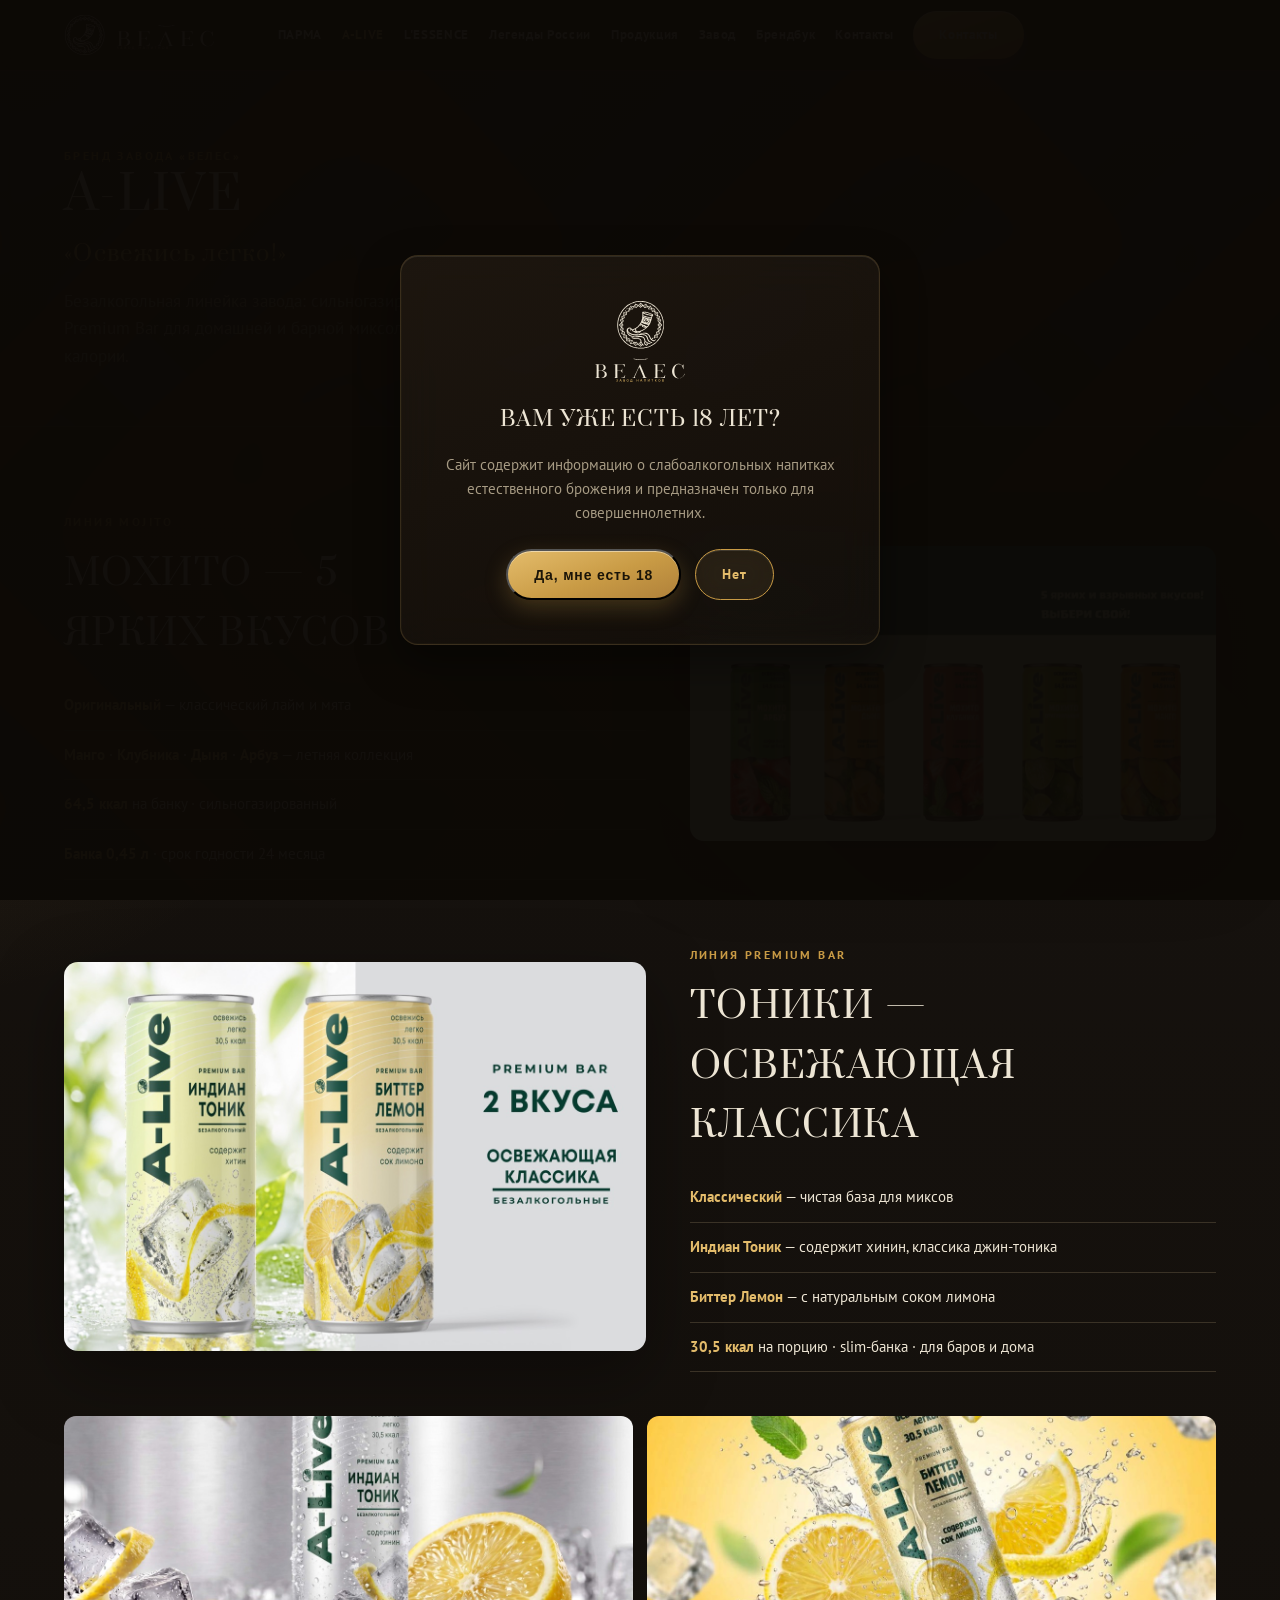
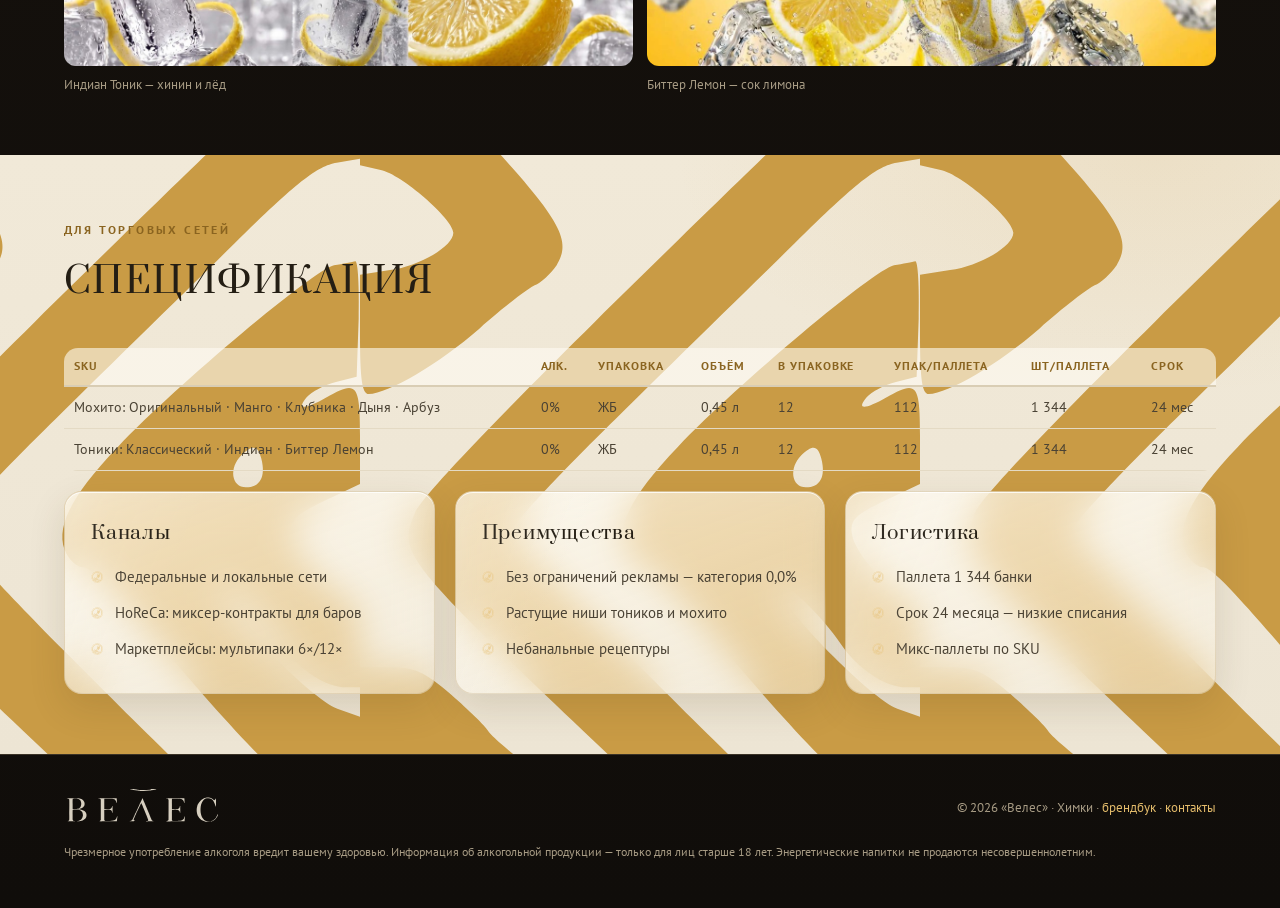
==== a-live.html @ f659aff2 "veles: мультистраничник — бренды ПАРМА/A-Live/L'ESSENCE с фото из каталога, слайдер, 10 языков, liqu" ====
<!doctype html>
<html lang="ru">
<head>
<meta charset="utf-8">
<meta name="viewport" content="width=device-width, initial-scale=1">
<title>A-LIVE — безалкогольные напитки | Велес</title>
<meta name="description" content="A-Live: мохито пяти вкусов и тоники Premium Bar (Классический, Индиан, Биттер Лемон). 0% алкоголя, банка 0,45 л.">
<meta name="theme-color" content="#14100C">
<meta property="og:title" content="A-LIVE — безалкогольные напитки | Велес">
<meta property="og:image" content="og-image.png">
<link rel="icon" href="favicon.ico" sizes="32x32">
<link rel="icon" href="favicon.svg" type="image/svg+xml">
<link rel="apple-touch-icon" href="apple-touch-icon.png">
<link rel="manifest" href="site.webmanifest">
<link rel="preconnect" href="https://fonts.googleapis.com">
<link rel="stylesheet" href="https://fonts.googleapis.com/css2?family=Prata&family=PT+Sans:wght@400;700&display=swap">
<link rel="stylesheet" href="colors.css">
<link rel="stylesheet" href="typography.css">
<link rel="stylesheet" href="style.css">
</head>
<body>
<div id="age" class="hidden">
  <div class="box glass">
    <img src="logo-primary.svg" alt="ВЕЛЕС — завод напитков">
    <h2 style="font-size:21px" data-i18n="age.t">Вам уже есть 18 лет?</h2>
    <p data-i18n="age.p">Сайт содержит информацию о слабоалкогольных напитках естественного брожения и предназначен только для совершеннолетних.</p>
    <div class="row">
      <button class="btn" onclick="document.getElementById('age').classList.add('hidden');localStorage.setItem('veles18','y')" data-i18n="age.yes">Да, мне есть 18</button>
      <a class="btn ghost" href="https://ya.ru" data-i18n="age.no">Нет</a>
    </div>
  </div>
</div>
<script>if(localStorage.getItem('veles18')!=='y'){document.getElementById('age').classList.remove('hidden');}</script>
<nav>
  <div class="wrap">
    <a href="index.html"><img class="lg" src="logo-horizontal.svg" alt="ВЕЛЕС — завод напитков"></a>
    <a class="nl" href="parma.html" data-i18n="nav.parma">ПАРМА</a>
    <a class="nl on" href="a-live.html" data-i18n="nav.alive">A-LIVE</a>
    <a class="nl" href="l-essence.html" data-i18n="nav.less">L'ESSENCE</a>
    <a class="nl" href="legendy.html" data-i18n="nav.leg">Легенды России</a>
    <a class="nl" href="produkciya.html" data-i18n="nav.prod">Продукция</a>
    <a class="nl" href="zavod.html" data-i18n="nav.plant">Завод</a>
    <a class="nl" href="brandbook.html" data-i18n="nav.book">Брендбук</a>
    <a class="nl" href="kontakty.html" data-i18n="nav.cont">Контакты</a>
    <a class="nl cta btn" href="kontakty.html" data-i18n="nav.cont">Образцы</a>
  </div>
</nav>
<div class="hero-page"><div class="wrap"><span class="label">Бренд завода «Велес»</span><h1>A-LIVE</h1><p class="slogan">«Освежись легко!»</p><p class="sub">Безалкогольная линейка завода: сильногазированные мохито и тоники Premium Bar для домашней и барной миксологии. 0% алкоголя, лёгкие калории.</p></div></div>
<section>
  <div class="wrap">
    <div class="split" style="margin-bottom:60px">
      <div>
        <span class="label">Линия Mojito</span>
        <h2>Мохито — 5 ярких вкусов</h2>
        <ul class="speclist">
          <li><span><b>Оригинальный</b> — классический лайм и мята</span></li>
          <li><span><b>Манго</b> · <b>Клубника</b> · <b>Дыня</b> · <b>Арбуз</b> — летняя коллекция</span></li>
          <li><span><b>64,5 ккал</b> на банку · сильногазированный</span></li>
          <li><span><b>Банка 0,45 л</b> · срок годности 24 месяца</span></li>
        </ul>
      </div>
      <figure class="ph"><img src="prod-alive-mojito.jpg" alt="A-Live Мохито — 5 вкусов"></figure>
    </div>
    <div class="split">
      <figure class="ph"><img src="prod-alive-tonics.jpg" alt="A-Live тоники Premium Bar"></figure>
      <div>
        <span class="label">Линия Premium Bar</span>
        <h2>Тоники — освежающая классика</h2>
        <ul class="speclist">
          <li><span><b>Классический</b> — чистая база для миксов</span></li>
          <li><span><b>Индиан Тоник</b> — содержит хинин, классика джин-тоника</span></li>
          <li><span><b>Биттер Лемон</b> — с натуральным соком лимона</span></li>
          <li><span><b>30,5 ккал</b> на порцию · slim-банка · для баров и дома</span></li>
        </ul>
      </div>
    </div>
    <div class="gal" style="margin-top:44px;grid-template-columns:repeat(2,1fr)">
      <figure><img src="prod-alive-indian.jpg" alt="A-Live Индиан Тоник"><figcaption>Индиан Тоник — хинин и лёд</figcaption></figure>
      <figure><img src="prod-alive-bitter.jpg" alt="A-Live Биттер Лемон"><figcaption>Биттер Лемон — сок лимона</figcaption></figure>
    </div>
  </div>
</section>
<section class="light" style="padding-top:60px">
  <div class="wrap">
    <span class="label">Для торговых сетей</span>
    <h2>Спецификация</h2>
    <div class="tablewrap"><table class="spec">
      <tr><th>SKU</th><th>Алк.</th><th>Упаковка</th><th>Объём</th><th>В упаковке</th><th>Упак/паллета</th><th>Шт/паллета</th><th>Срок</th></tr>
      <tr><td>Мохито: Оригинальный · Манго · Клубника · Дыня · Арбуз</td><td class="num">0%</td><td>ЖБ</td><td class="num">0,45 л</td><td class="num">12</td><td class="num">112</td><td class="num">1 344</td><td class="num">24 мес</td></tr>
      <tr><td>Тоники: Классический · Индиан · Биттер Лемон</td><td class="num">0%</td><td>ЖБ</td><td class="num">0,45 л</td><td class="num">12</td><td class="num">112</td><td class="num">1 344</td><td class="num">24 мес</td></tr>
    </table></div>
    <div class="grid3">
      <div class="card"><h3>Каналы</h3><ul><li>Федеральные и локальные сети</li><li>HoReCa: миксер-контракты для баров</li><li>Маркетплейсы: мультипаки 6×/12×</li></ul></div>
      <div class="card"><h3>Преимущества</h3><ul><li>Без ограничений рекламы — категория 0,0%</li><li>Растущие ниши тоников и мохито</li><li>Небанальные рецептуры</li></ul></div>
      <div class="card"><h3>Логистика</h3><ul><li>Паллета 1 344 банки</li><li>Срок 24 месяца — низкие списания</li><li>Микс-паллеты по SKU</li></ul></div>
    </div>
  </div>
</section>
<footer>
  <div class="wrap">
    <img src="logo-wordmark.svg" alt="ВЕЛЕС">
    <span>© 2026 «Велес» · Химки · <a href="brandbook.html">брендбук</a> · <a href="kontakty.html">контакты</a></span>
    <span class="note18" data-i18n="ft.warn">Чрезмерное употребление алкоголя вредит вашему здоровью. Информация об алкогольной продукции — только для лиц старше 18 лет. Энергетические напитки не продаются несовершеннолетним.</span>
  </div>
</footer>
<script src="i18n.js" defer></script>
</body>
</html>
---- colors.css ----
/* ВЕЛЕС — colour tokens */
:root {
  --v-dark-oak: #14100C; /* Тёмный дуб */
  --v-gold: #C99B45; /* Золото */
  --v-light-gold: #E4BC6B; /* Светлое золото */
  --v-wormwood: #A79B84; /* Полынь */
  --v-linen: #EDE5D4; /* Лён */
  --v-cinnabar: #C0564A; /* Киноварь */

  /* roles */
  --v-primary: var(--v-gold);
  --v-accent: var(--v-light-gold);
  --v-bg: var(--v-dark-oak);
  --v-fg: var(--v-linen);
  --v-mono: var(--v-wormwood);
  --v-light: var(--v-linen);
  --brand-accent: var(--v-light-gold);
}

[data-theme='dark'] {
  --v-bg: var(--v-dark-oak);
  --v-fg: var(--v-linen);
}
---- typography.css ----
/* ВЕЛЕС — typography */
@import url("https://fonts.googleapis.com/css2?family=Prata:ital,wght@0,400&family=PT+Sans:ital,wght@0,400;0,700&display=swap");

:root {
  --v-font-display: "Prata", Georgia, serif;
  --v-font-text: "PT Sans", system-ui, -apple-system, sans-serif;
}

body { font-family: var(--v-font-text); }

.v-h1 { font-family: var(--v-font-display); font-size: clamp(2rem, 5vw, 4rem);
  letter-spacing: .04em; text-transform: uppercase; line-height: 1.05; }
.v-h2 { font-family: var(--v-font-display); font-size: clamp(1.5rem, 3vw, 2.5rem);
  letter-spacing: .04em; text-transform: uppercase; }
.v-label { font-family: var(--v-font-text); font-weight: 600; font-size: .75rem;
  letter-spacing: .18em; text-transform: uppercase; color: var(--brand-accent); }
.v-tagline { font-family: var(--v-font-text); font-weight: 500; font-size: .95rem;
  letter-spacing: .22em; text-transform: uppercase; }
.v-body { font-family: var(--v-font-text); font-size: 1rem; line-height: 1.65; }
.v-rule { height: 1px; background: currentColor; opacity: .25; }
---- style.css ----
/* ВЕЛЕС — общие стили мультистраничного сайта */
*{box-sizing:border-box;margin:0;padding:0}
html{scroll-behavior:smooth}
body{background:var(--v-bg);color:var(--v-fg);font-family:var(--v-font-text);font-size:16.5px;line-height:1.65}
img{max-width:100%;display:block}
a{color:var(--v-accent);text-decoration:none}
.wrap{max-width:1200px;margin:0 auto;padding:0 24px}
.label{font-weight:700;font-size:12px;letter-spacing:.2em;text-transform:uppercase;color:var(--v-gold)}
h1,h2,h3{font-family:var(--v-font-display);font-weight:400;letter-spacing:.04em;text-wrap:balance}
h1{font-size:clamp(28px,4.2vw,48px);text-transform:uppercase;line-height:1.12}
h2{font-size:clamp(24px,3vw,36px);text-transform:uppercase;margin:10px 0 16px}
h3{font-size:19px;margin-bottom:10px}
.lead{color:var(--v-mono);max-width:68ch;margin-bottom:34px;font-size:17.5px}
.btn{display:inline-flex;align-items:center;gap:10px;font-weight:700;font-size:14px;letter-spacing:.06em;padding:13px 26px;border-radius:999px;background:var(--v-gold);color:#1A1408;transition:background .2s}
.btn:hover{background:var(--v-accent)}
.btn.ghost{background:transparent;border:1.5px solid var(--v-gold);color:var(--v-accent)}
.ic{width:18px;height:18px;stroke:currentColor;fill:none;stroke-width:2;stroke-linecap:round;stroke-linejoin:round}
.ic-lg{width:30px;height:30px;stroke:var(--v-gold);fill:none;stroke-width:1.7;stroke-linecap:round;stroke-linejoin:round}
.orn{height:26px;background:url("ornament-band.svg") center/auto 100% repeat-x;opacity:.85}
nav{position:sticky;top:0;z-index:60;background:rgba(20,16,12,.94);backdrop-filter:blur(10px);border-bottom:1px solid #3A3226}
nav .wrap{display:flex;align-items:center;gap:20px;height:70px;flex-wrap:nowrap;overflow-x:auto}
nav img.lg{height:42px;width:auto}
nav a.nl{font-size:13px;font-weight:700;letter-spacing:.05em;color:var(--v-fg);white-space:nowrap}
nav a.nl:hover,nav a.nl.on{color:var(--v-accent)}
nav .cta{margin-left:auto;white-space:nowrap}
section{padding:80px 0 60px}
.light{background:var(--v-linen);color:#241E14}
.light .lead{color:#6E6353}
.light h1,.light h2{color:#241E14}
.light .label{color:#8A6420}
.hero-page{border-bottom:1px solid #3A3226;position:relative;overflow:hidden}
.hero-page::before{content:"";position:absolute;inset:0;background:url("ornament-tile.svg") center/420px repeat;opacity:.05;pointer-events:none}
.hero-page .wrap{position:relative;padding:70px 24px 56px}
.hero-page .sub{color:var(--v-mono);max-width:60ch;margin-top:16px}
.slogan{font-family:var(--v-font-display);color:var(--v-accent);font-size:clamp(17px,2vw,22px);letter-spacing:.06em;margin-top:14px}
.split{display:grid;grid-template-columns:1.05fr .95fr;gap:44px;align-items:center}
@media(max-width:900px){.split{grid-template-columns:1fr}}
.ph{border-radius:14px;overflow:hidden;box-shadow:0 24px 70px rgba(0,0,0,.35)}
.grid3{display:grid;grid-template-columns:repeat(3,1fr);gap:20px}
@media(max-width:900px){.grid3{grid-template-columns:1fr}}
.grid2{display:grid;grid-template-columns:1fr 1fr;gap:20px}
@media(max-width:800px){.grid2{grid-template-columns:1fr}}
.card{background:#1E1812;border:1px solid #3A3226;border-radius:14px;padding:26px}
.light .card{background:#F6F0E2;border-color:#D9CDB4}
.light .card h3{color:#241E14}
.light .card li,.light .card p{color:#4A4234}
.card ul{list-style:none;margin-top:8px}
.card li{font-size:14.5px;padding:6px 0 6px 24px;position:relative}
.card li::before{content:"";position:absolute;left:0;top:12px;width:12px;height:12px;background:url("logo-mark.svg") center/contain no-repeat;opacity:.8}
/* SKU-карточки */
.skus{display:grid;grid-template-columns:repeat(3,1fr);gap:22px}
@media(max-width:900px){.skus{grid-template-columns:1fr}}
.sku-card{background:#1E1812;border:1px solid #3A3226;border-radius:14px;overflow:hidden;display:flex;flex-direction:column}
.light .sku-card{background:#FDFAF2;border-color:#D9CDB4}
.sku-card .ph2 img{width:100%;height:300px;object-fit:cover;object-position:center}
.sku-card .tx{padding:18px;flex:1;display:flex;flex-direction:column;gap:8px}
.sku-card h3{color:var(--v-accent);letter-spacing:.06em}
.light .sku-card h3{color:#8A6420}
.sku-card .cat{font-size:11.5px;font-weight:700;letter-spacing:.14em;text-transform:uppercase;color:var(--v-mono)}
.sku-card p{font-size:14px;opacity:.92}
.light .sku-card p{color:#4A4234}
.sku-card .meta{font-size:12.5px;color:var(--v-mono);margin-top:auto;padding-top:8px;border-top:1px dashed #3A3226}
/* спец-таблица */
.spec{width:100%;border-collapse:collapse;font-size:14px;margin:20px 0}
.spec th{text-align:left;font-size:11.5px;letter-spacing:.08em;text-transform:uppercase;color:var(--v-mono);border-bottom:2px solid #3A3226;padding:9px 10px;font-weight:700}
.spec td{border-bottom:1px solid #3A3226;padding:9px 10px;vertical-align:top}
.light .spec th{color:#8A6420;border-color:#D9CDB4}
.light .spec td{border-color:#E4DAC4;color:#4A4234}
.spec td.num{font-variant-numeric:tabular-nums;white-space:nowrap}
.tablewrap{overflow-x:auto}
/* бренды-карточки (легенды) */
.brands{display:grid;grid-template-columns:repeat(4,1fr);gap:22px}
@media(max-width:1000px){.brands{grid-template-columns:repeat(2,1fr)}}
@media(max-width:560px){.brands{grid-template-columns:1fr}}
.bcard{background:#1E1812;border:1px solid #3A3226;border-radius:14px;overflow:hidden;display:flex;flex-direction:column;transition:transform .25s,border-color .25s}
.bcard:hover{transform:translateY(-4px);border-color:var(--v-gold)}
.bcard .ph3{position:relative;background:#0E0B08}
.bcard .ph3 img{width:100%;height:320px;object-fit:cover;object-position:center 18%}
.badge{position:absolute;margin:12px;font-size:10.5px;font-weight:700;letter-spacing:.1em;padding:4px 10px;border-radius:999px;background:rgba(20,16,12,.85);color:var(--v-accent);border:1px solid var(--v-gold)}
.bcard .tx{padding:18px;display:flex;flex-direction:column;gap:8px;flex:1}
.bcard h3{font-size:19px;letter-spacing:.06em;color:var(--v-accent)}
.bcard .cat{font-size:11.5px;font-weight:700;letter-spacing:.14em;text-transform:uppercase;color:var(--v-mono)}
.bcard p{font-size:14px;opacity:.92}
.bcard .sku{font-size:12px;color:var(--v-mono);margin-top:auto;padding-top:8px;border-top:1px dashed #3A3226}
.strip{background:#1E1812;border-bottom:1px solid #3A3226}
.strip .wrap{display:grid;grid-template-columns:repeat(4,1fr);gap:24px;padding:26px 24px}
.strip .v{display:flex;gap:14px;align-items:flex-start}
.strip img{width:40px;height:40px;flex:none}
.strip b{font-family:var(--v-font-display);font-weight:400;font-size:17px;letter-spacing:.04em;display:block;color:var(--v-accent)}
.strip span{font-size:13px;color:var(--v-mono)}
@media(max-width:900px){.strip .wrap{grid-template-columns:repeat(2,1fr)}}
.speclist{list-style:none;margin-top:18px}
.speclist li{display:flex;gap:14px;align-items:flex-start;padding:12px 0;border-bottom:1px solid #3A3226;font-size:15px}
.speclist .ic-lg{flex:none;margin-top:2px}
.speclist b{color:var(--v-accent)}
.gal{display:grid;grid-template-columns:repeat(3,1fr);gap:14px}
@media(max-width:800px){.gal{grid-template-columns:1fr}}
.gal img{border-radius:12px;height:250px;width:100%;object-fit:cover}
.gal figcaption{font-size:12.5px;color:var(--v-mono);margin-top:8px}
.person{margin:14px 0;font-size:16px}
.person a{font-variant-numeric:tabular-nums}
.requisites{font-size:12.5px;color:var(--v-mono);margin-top:24px;line-height:1.7}
footer{border-top:1px solid #3A3226;padding:34px 0 46px;font-size:12.5px;color:var(--v-mono)}
footer .wrap{display:flex;flex-wrap:wrap;gap:18px 40px;align-items:center;justify-content:space-between}
footer img{height:36px;width:auto;opacity:.9}
.note18{font-size:11.5px;color:var(--v-mono)}
#age{position:fixed;inset:0;z-index:100;background:rgba(12,9,6,.97);display:flex;align-items:center;justify-content:center;padding:20px}
#age .box{background:#1E1812;border:1px solid var(--v-gold);border-radius:16px;max-width:480px;padding:44px 38px;text-align:center}
#age img{width:150px;margin:0 auto 20px}
#age p{font-size:14.5px;color:var(--v-mono);margin:14px 0 24px}
#age .row{display:flex;gap:14px;justify-content:center}
.hidden{display:none!important}
.breadcrumb{font-size:12.5px;color:var(--v-mono);margin-bottom:14px}
.breadcrumb a{color:var(--v-mono)}
.breadcrumb a:hover{color:var(--v-accent)}

/* ===== LIQUID GLASS ===== */
body{
  background:
    radial-gradient(900px 500px at 85% -5%, rgba(201,155,69,.14), transparent 60%),
    radial-gradient(700px 420px at -10% 30%, rgba(201,155,69,.08), transparent 60%),
    url("ornament-tile.svg") center/560px repeat fixed,
    linear-gradient(180deg,#171310,#14100C 60%,#100D0A);
  background-blend-mode: normal, normal, soft-light, normal;
}
.glass, .card, .sku-card, .bcard, #age .box, .typo, .sym{
  background: linear-gradient(160deg, rgba(38,30,22,.62), rgba(24,19,14,.55)) !important;
  -webkit-backdrop-filter: blur(22px) saturate(1.35);
  backdrop-filter: blur(22px) saturate(1.35);
  border: 1px solid rgba(228,188,107,.16) !important;
  box-shadow: inset 0 1px 0 rgba(255,255,255,.07), inset 0 0 0 .5px rgba(228,188,107,.05), 0 18px 44px rgba(0,0,0,.42);
  border-radius: 18px;
}
.bcard:hover, .sku-card:hover{border-color: rgba(228,188,107,.45)!important; box-shadow: inset 0 1px 0 rgba(255,255,255,.1), 0 26px 60px rgba(0,0,0,.5)}
nav{
  background: rgba(20,16,12,.55);
  -webkit-backdrop-filter: blur(26px) saturate(1.5);
  backdrop-filter: blur(26px) saturate(1.5);
  border-bottom:1px solid rgba(228,188,107,.14);
}
.btn{
  background: linear-gradient(160deg, #E4BC6B, #C99B45 55%, #B0813A);
  box-shadow: inset 0 1px 0 rgba(255,255,255,.45), 0 8px 22px rgba(201,155,69,.25);
}
.btn:hover{background: linear-gradient(160deg,#F0CC80,#D9AC55 55%,#C08B40)}
.btn.ghost{
  background: rgba(228,188,107,.08);
  -webkit-backdrop-filter: blur(14px);
  backdrop-filter: blur(14px);
  box-shadow: inset 0 1px 0 rgba(255,255,255,.12);
}
.strip{
  background: rgba(30,24,18,.5);
  -webkit-backdrop-filter: blur(20px) saturate(1.3);
  backdrop-filter: blur(20px) saturate(1.3);
  border-top:1px solid rgba(228,188,107,.12);
}
/* светлые секции — матовое стекло на льне */
.light{
  background:
    radial-gradient(800px 400px at 90% 0%, rgba(201,155,69,.12), transparent 60%),
    url("ornament-tile.svg") center/560px repeat,
    linear-gradient(180deg,#F1E9D8,#EDE5D4);
}
.light .card, .light .sku-card{
  background: linear-gradient(160deg, rgba(255,252,244,.72), rgba(246,240,226,.6)) !important;
  -webkit-backdrop-filter: blur(18px) saturate(1.2);
  backdrop-filter: blur(18px) saturate(1.2);
  border:1px solid rgba(138,100,32,.18) !important;
  box-shadow: inset 0 1px 0 rgba(255,255,255,.8), 0 14px 36px rgba(76,58,22,.14);
}
.hero-page::before{opacity:.07}
.spec{border-radius:14px;overflow:hidden}
.spec th{background:rgba(30,24,18,.4)}
.light .spec th{background:rgba(255,252,244,.6)}
/* блик по верхней грани панелей */
.card, .sku-card, .bcard{position:relative}
.card::after, .sku-card::after, .bcard::after{
  content:"";position:absolute;inset:0;border-radius:inherit;pointer-events:none;
  background:linear-gradient(115deg, rgba(255,255,255,.10), transparent 32%);
}

/* ===== HERO SLIDER (volksbrau-style) ===== */
.slider{position:relative;min-height:86vh;overflow:hidden;border-bottom:1px solid rgba(228,188,107,.14)}
.slide{position:absolute;inset:0;opacity:0;transition:opacity .9s ease;pointer-events:none;display:flex;align-items:center}
.slide.on{opacity:1;pointer-events:auto;position:relative}
.slide.bgslide{background-size:cover;background-position:center}
.slide.bgslide::before{content:"";position:absolute;inset:0;background:linear-gradient(180deg,rgba(20,16,12,.35) 0%,rgba(20,16,12,.15) 40%,rgba(16,12,9,.88) 100%)}
.slide .caption{position:relative;z-index:2;align-self:flex-end;padding:0 0 90px;max-width:640px}
.slide .caption h2{font-size:clamp(30px,4.5vw,52px);margin:0 0 12px;color:#fff;text-transform:uppercase}
.slide .caption h2 sup{font-size:.45em}
.slide .caption p{color:rgba(238,229,212,.92);font-size:16.5px;max-width:56ch;margin-bottom:22px;text-shadow:0 1px 12px rgba(0,0,0,.5)}
.slidebars{position:absolute;left:0;right:0;bottom:34px;z-index:5;display:flex;gap:14px;padding:0 24px;max-width:1200px;margin:0 auto}
.sbar{flex:1;height:3px;background:rgba(238,229,212,.25);border-radius:2px;cursor:pointer;overflow:hidden}
.sbar i{display:block;height:100%;width:0;background:var(--v-gold)}
.sbar.on i{width:100%;transition:width 7s linear}
.sarrow{position:absolute;top:50%;transform:translateY(-50%);z-index:6;width:46px;height:46px;border-radius:50%;
  background:rgba(30,24,18,.5);-webkit-backdrop-filter:blur(14px);backdrop-filter:blur(14px);
  border:1px solid rgba(228,188,107,.25);color:var(--v-accent);font-size:20px;display:flex;align-items:center;justify-content:center;cursor:pointer;user-select:none}
.sarrow:hover{background:rgba(201,155,69,.3)}
.sarrow.prev{left:18px}.sarrow.next{right:18px}
@media(max-width:700px){.sarrow{display:none}}
/* язык */
.langsel{margin-left:auto;background:rgba(228,188,107,.1);color:var(--v-accent);border:1px solid rgba(228,188,107,.3);
  border-radius:999px;padding:8px 12px;font-family:var(--v-font-text);font-weight:700;font-size:12.5px;letter-spacing:.05em;cursor:pointer;
  -webkit-backdrop-filter:blur(10px);backdrop-filter:blur(10px)}
.langsel option{background:#1E1812;color:#EDE5D4}
nav .cta{margin-left:0}
html[dir="rtl"] .slide .caption{margin-left:auto}
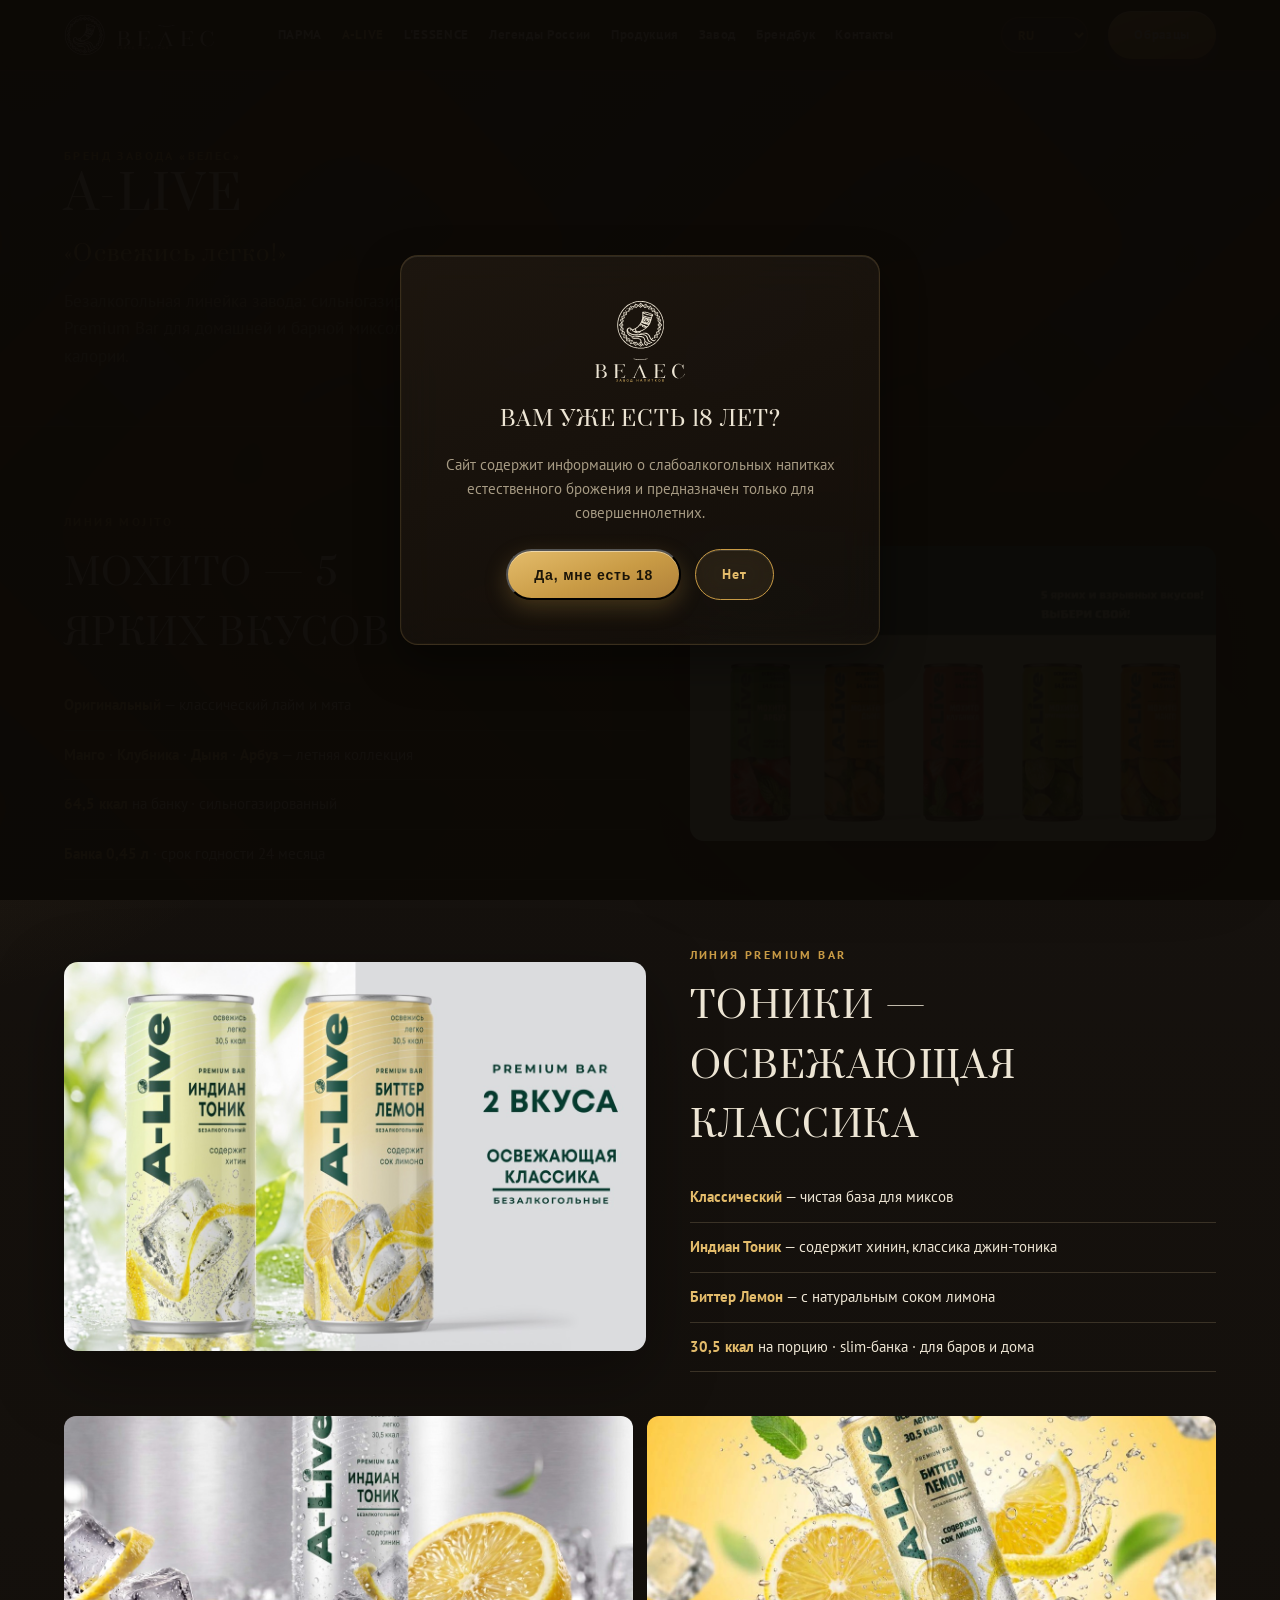
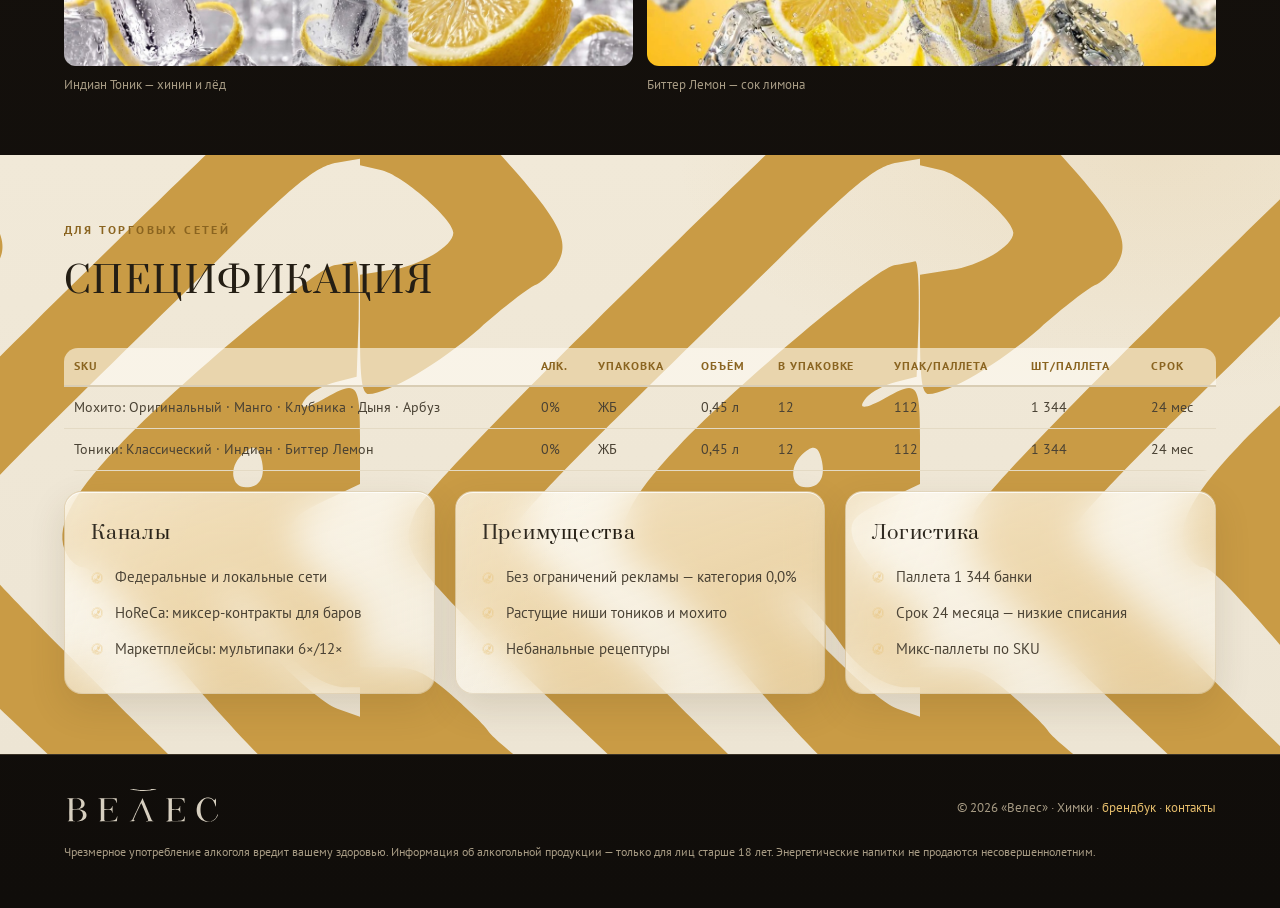
==== commit 13cd707b: "fix: селектор языков в навигации" ====
--- a/a-live.html
+++ b/a-live.html
@@ -42,7 +42,8 @@
     <a class="nl" href="zavod.html" data-i18n="nav.plant">Завод</a>
     <a class="nl" href="brandbook.html" data-i18n="nav.book">Брендбук</a>
     <a class="nl" href="kontakty.html" data-i18n="nav.cont">Контакты</a>
-    <a class="nl cta btn" href="kontakty.html" data-i18n="nav.cont">Образцы</a>
+    <select id="langsel" class="langsel" aria-label="Language"></select>
+    <a class="nl cta btn" href="kontakty.html" data-i18n="nav.cta">Образцы</a>
   </div>
 </nav>
 <div class="hero-page"><div class="wrap"><span class="label">Бренд завода «Велес»</span><h1>A-LIVE</h1><p class="slogan">«Освежись легко!»</p><p class="sub">Безалкогольная линейка завода: сильногазированные мохито и тоники Premium Bar для домашней и барной миксологии. 0% алкоголя, лёгкие калории.</p></div></div>
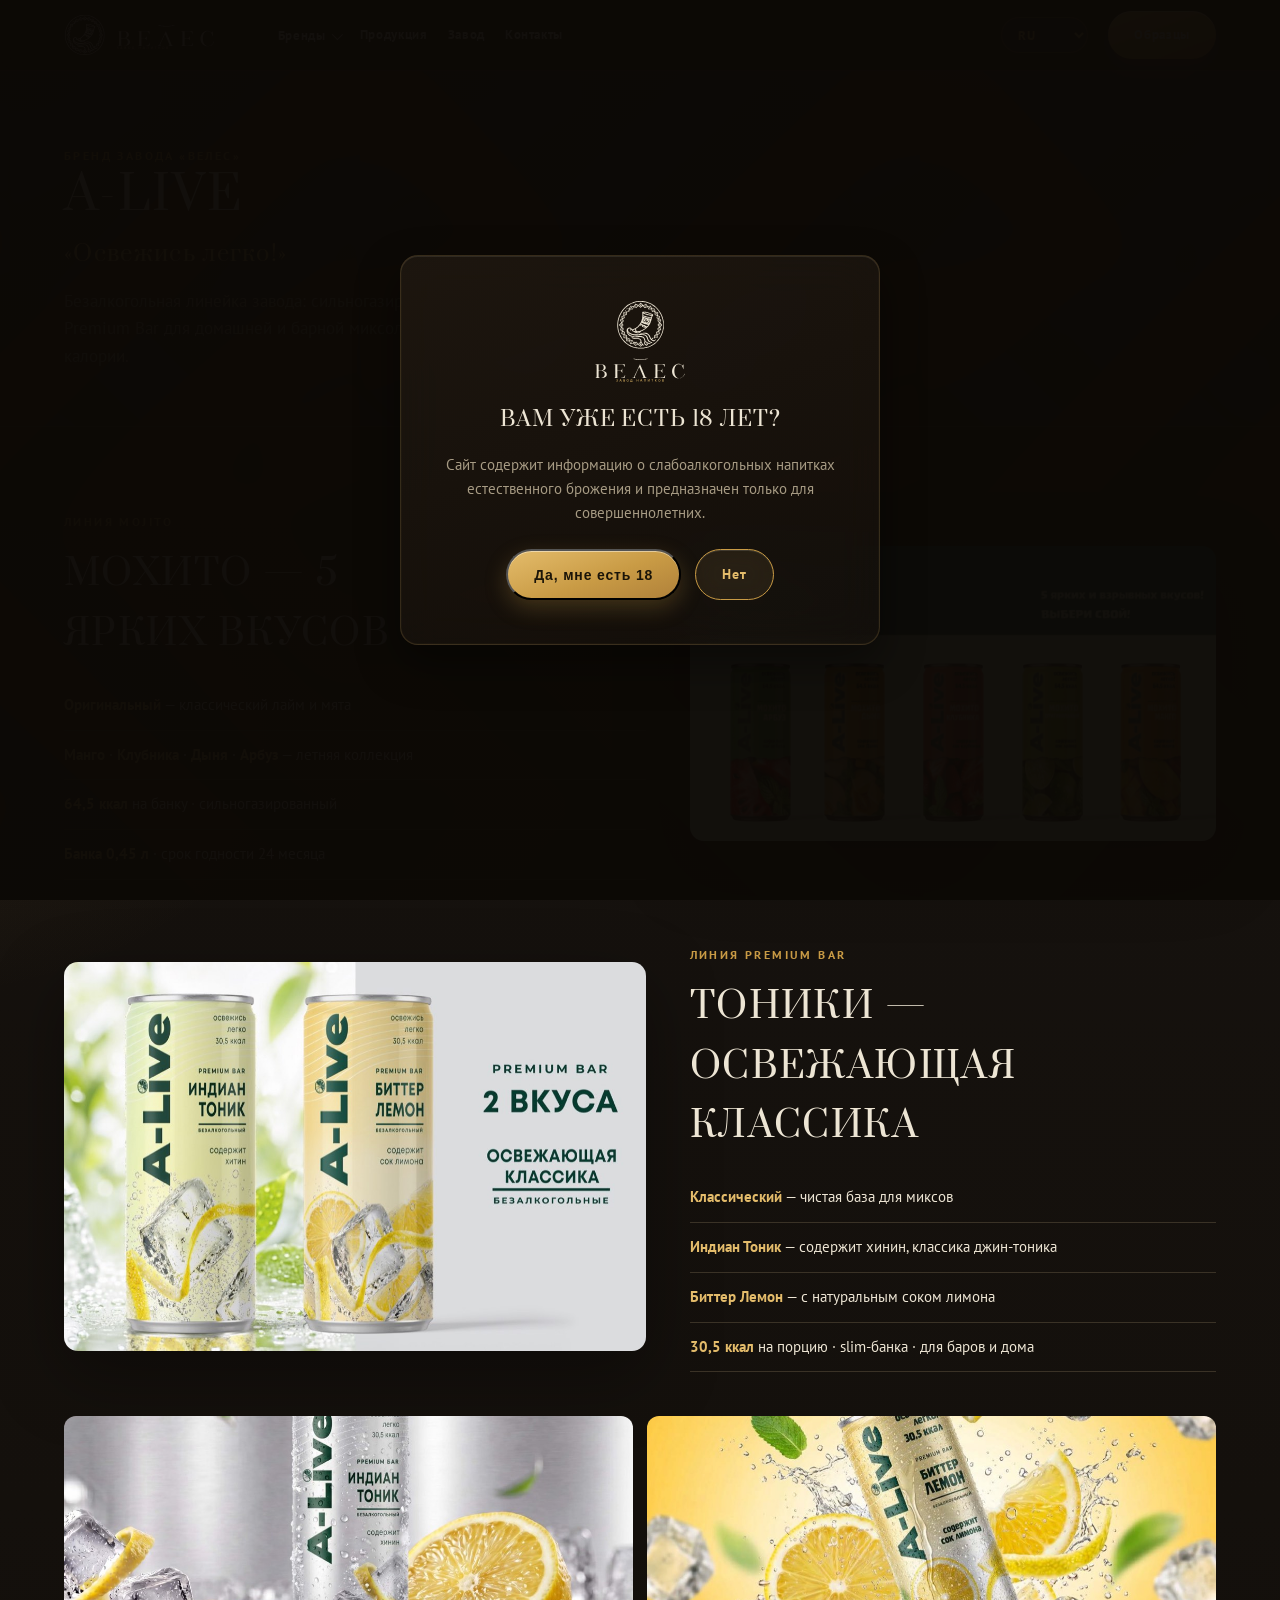
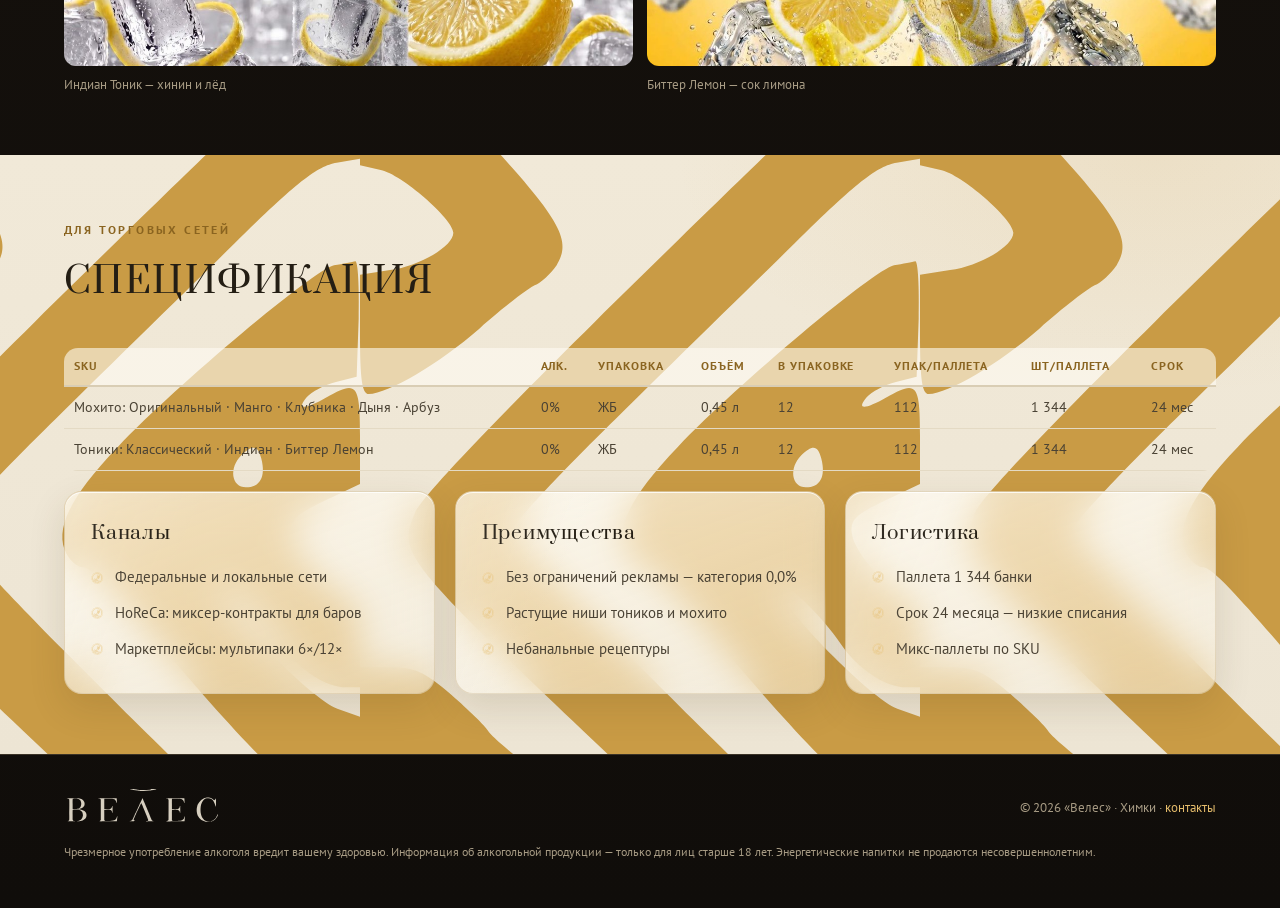
==== commit ec8c7ce8: "nav: дропдаун «Бренды», брендбук убран из меню" ====
--- a/a-live.html
+++ b/a-live.html
@@ -34,13 +34,18 @@
 <nav>
   <div class="wrap">
     <a href="index.html"><img class="lg" src="logo-horizontal.svg" alt="ВЕЛЕС — завод напитков"></a>
-    <a class="nl" href="parma.html" data-i18n="nav.parma">ПАРМА</a>
-    <a class="nl on" href="a-live.html" data-i18n="nav.alive">A-LIVE</a>
-    <a class="nl" href="l-essence.html" data-i18n="nav.less">L'ESSENCE</a>
-    <a class="nl" href="legendy.html" data-i18n="nav.leg">Легенды России</a>
+    <div class="dd">
+      <a class="nl" href="legendy.html" data-i18n="nav.brands">Бренды</a>
+      <div class="ddm">
+        <a href="parma.html" data-i18n="nav.parma">ПАРМА</a>
+        <a href="a-live.html" data-i18n="nav.alive">A-LIVE</a>
+        <a href="l-essence.html" data-i18n="nav.less">L'ESSENCE</a>
+        <div class="sep"></div>
+        <a href="legendy.html" data-i18n="nav.leg">Легенды России</a>
+      </div>
+    </div>
     <a class="nl" href="produkciya.html" data-i18n="nav.prod">Продукция</a>
     <a class="nl" href="zavod.html" data-i18n="nav.plant">Завод</a>
-    <a class="nl" href="brandbook.html" data-i18n="nav.book">Брендбук</a>
     <a class="nl" href="kontakty.html" data-i18n="nav.cont">Контакты</a>
     <select id="langsel" class="langsel" aria-label="Language"></select>
     <a class="nl cta btn" href="kontakty.html" data-i18n="nav.cta">Образцы</a>
@@ -100,7 +105,7 @@
 <footer>
   <div class="wrap">
     <img src="logo-wordmark.svg" alt="ВЕЛЕС">
-    <span>© 2026 «Велес» · Химки · <a href="brandbook.html">брендбук</a> · <a href="kontakty.html">контакты</a></span>
+    <span>© 2026 «Велес» · Химки · <a href="kontakty.html">контакты</a></span>
     <span class="note18" data-i18n="ft.warn">Чрезмерное употребление алкоголя вредит вашему здоровью. Информация об алкогольной продукции — только для лиц старше 18 лет. Энергетические напитки не продаются несовершеннолетним.</span>
   </div>
 </footer>
--- a/style.css
+++ b/style.css
@@ -207,3 +207,16 @@
 .langsel option{background:#1E1812;color:#EDE5D4}
 nav .cta{margin-left:0}
 html[dir="rtl"] .slide .caption{margin-left:auto}
+
+/* ===== выпадающее меню «Бренды» ===== */
+.dd{position:relative}
+.dd>a.nl{display:inline-flex;align-items:center;gap:6px}
+.dd>a.nl::after{content:"";width:7px;height:7px;border-right:1.6px solid currentColor;border-bottom:1.6px solid currentColor;transform:rotate(45deg) translateY(-2px)}
+.ddm{position:absolute;top:calc(100% + 10px);left:-14px;min-width:220px;display:none;flex-direction:column;padding:10px;
+  background:rgba(30,24,18,.85);-webkit-backdrop-filter:blur(24px) saturate(1.4);backdrop-filter:blur(24px) saturate(1.4);
+  border:1px solid rgba(228,188,107,.2);border-radius:14px;box-shadow:0 20px 50px rgba(0,0,0,.5)}
+.dd:hover .ddm,.dd:focus-within .ddm{display:flex}
+.ddm a{padding:10px 14px;border-radius:9px;font-size:13.5px;font-weight:700;color:var(--v-fg);white-space:nowrap}
+.ddm a:hover{background:rgba(201,155,69,.15);color:var(--v-accent)}
+.ddm .sep{height:1px;background:rgba(228,188,107,.15);margin:6px 8px}
+nav .wrap{overflow:visible}
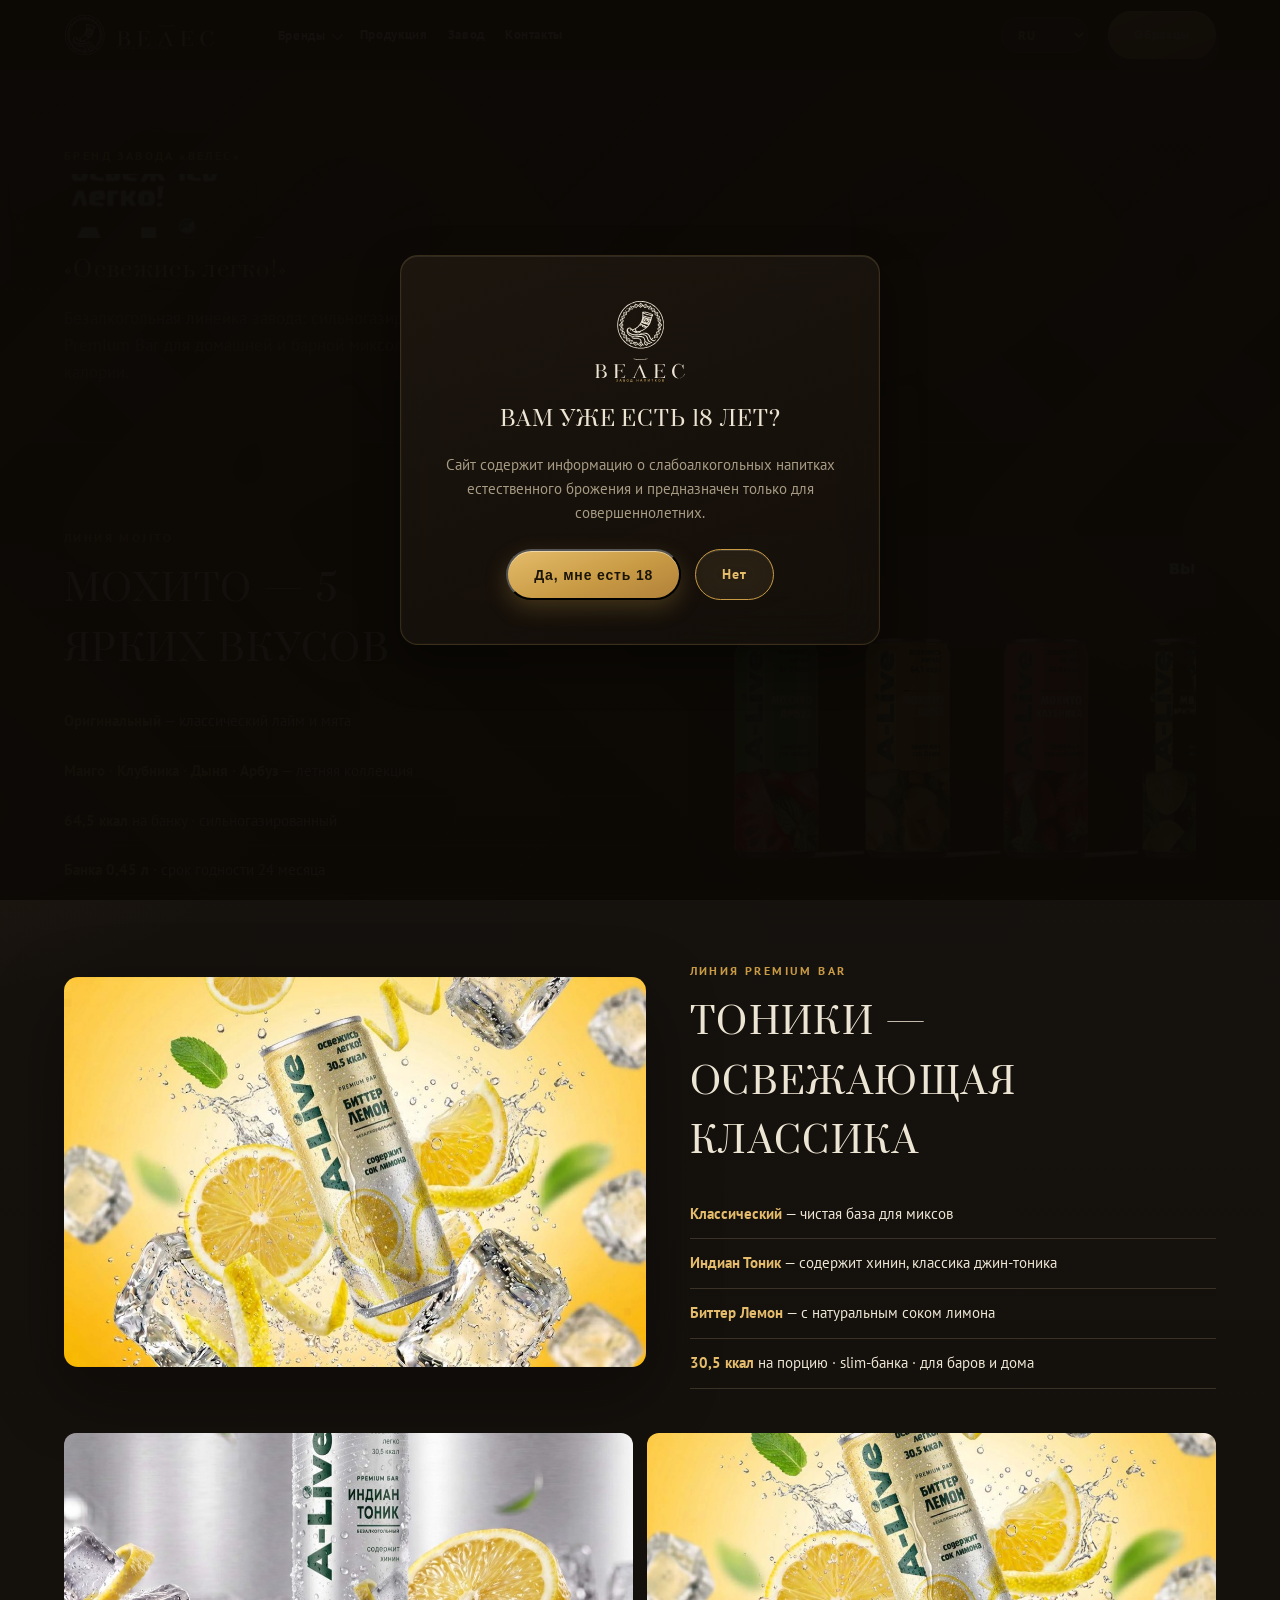
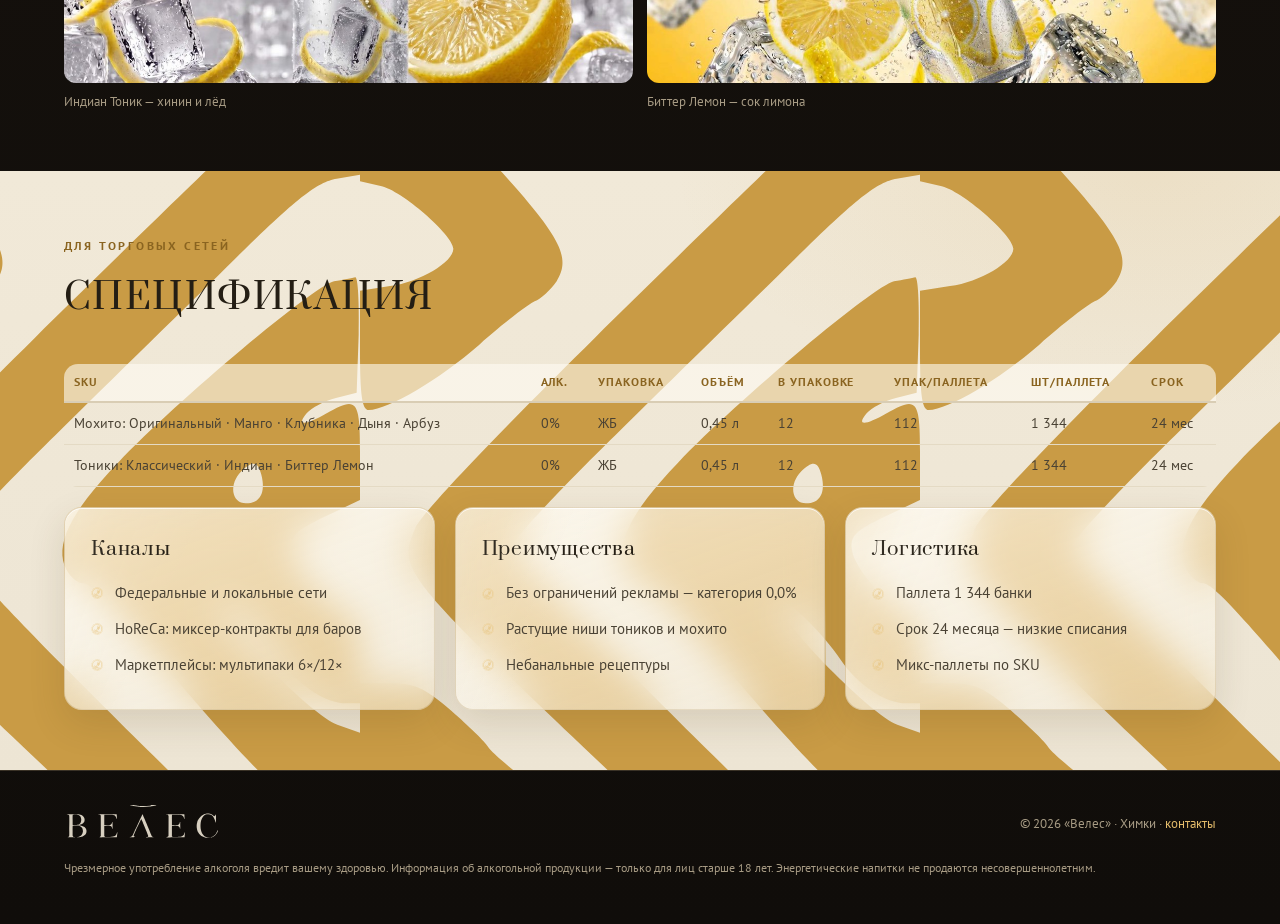
==== commit 775b3c33: "продукты без белого фона: прозрачные вырезки на liquid glass, логотипы ПАРМА и A-Live" ====
--- a/a-live.html
+++ b/a-live.html
@@ -51,7 +51,7 @@
     <a class="nl cta btn" href="kontakty.html" data-i18n="nav.cta">Образцы</a>
   </div>
 </nav>
-<div class="hero-page"><div class="wrap"><span class="label">Бренд завода «Велес»</span><h1>A-LIVE</h1><p class="slogan">«Освежись легко!»</p><p class="sub">Безалкогольная линейка завода: сильногазированные мохито и тоники Premium Bar для домашней и барной миксологии. 0% алкоголя, лёгкие калории.</p></div></div>
+<div class="hero-page"><div class="wrap"><span class="label">Бренд завода «Велес»</span><img src="logo-alive.webp" alt="A-LIVE" class="brandlogo wide"><h1 style="position:absolute;left:-9999px">A-LIVE</h1><p class="slogan">«Освежись легко!»</p><p class="sub">Безалкогольная линейка завода: сильногазированные мохито и тоники Premium Bar для домашней и барной миксологии. 0% алкоголя, лёгкие калории.</p></div></div>
 <section>
   <div class="wrap">
     <div class="split" style="margin-bottom:60px">
@@ -65,10 +65,10 @@
           <li><span><b>Банка 0,45 л</b> · срок годности 24 месяца</span></li>
         </ul>
       </div>
-      <figure class="ph"><img src="prod-alive-mojito.jpg" alt="A-Live Мохито — 5 вкусов"></figure>
+      <figure class="ph cut"><img src="cut-alive-mojito.webp" alt="A-Live Мохито — 5 вкусов"></figure>
     </div>
     <div class="split">
-      <figure class="ph"><img src="prod-alive-tonics.jpg" alt="A-Live тоники Premium Bar"></figure>
+      <figure class="ph"><img src="prod-alive-bitter.jpg" alt="A-Live тоники Premium Bar"></figure>
       <div>
         <span class="label">Линия Premium Bar</span>
         <h2>Тоники — освежающая классика</h2>
@@ -82,7 +82,7 @@
     </div>
     <div class="gal" style="margin-top:44px;grid-template-columns:repeat(2,1fr)">
       <figure><img src="prod-alive-indian.jpg" alt="A-Live Индиан Тоник"><figcaption>Индиан Тоник — хинин и лёд</figcaption></figure>
-      <figure><img src="prod-alive-bitter.jpg" alt="A-Live Биттер Лемон"><figcaption>Биттер Лемон — сок лимона</figcaption></figure>
+      <figure><img src="prod-alive-splash.jpg" alt="A-Live Биттер Лемон"><figcaption>Биттер Лемон — сок лимона</figcaption></figure>
     </div>
   </div>
 </section>
--- a/style.css
+++ b/style.css
@@ -220,3 +220,21 @@
 .ddm a:hover{background:rgba(201,155,69,.15);color:var(--v-accent)}
 .ddm .sep{height:1px;background:rgba(228,188,107,.15);margin:6px 8px}
 nav .wrap{overflow:visible}
+
+/* ===== вырезанные продукты на стекле ===== */
+.cutbox{display:flex;align-items:flex-end;justify-content:center;height:300px;padding:26px 18px 6px;
+  background:radial-gradient(120% 95% at 50% 0%,rgba(201,155,69,.16),rgba(24,19,14,0) 62%),
+    linear-gradient(160deg,rgba(38,30,22,.5),rgba(24,19,14,.42));
+  -webkit-backdrop-filter:blur(18px) saturate(1.3);backdrop-filter:blur(18px) saturate(1.3)}
+.cutbox img{max-height:100%;max-width:100%;width:auto;object-fit:contain;
+  filter:drop-shadow(0 20px 34px rgba(0,0,0,.55))}
+.cutbox.tall{height:420px}
+figure.ph.cut{box-shadow:none;background:radial-gradient(120% 95% at 50% 0%,rgba(201,155,69,.14),rgba(24,19,14,0) 62%);
+  display:flex;align-items:center;justify-content:center;padding:20px}
+figure.ph.cut img{filter:drop-shadow(0 22px 40px rgba(0,0,0,.55));max-height:520px;width:auto;margin:0 auto}
+.slsplit{display:grid;grid-template-columns:1.05fr .95fr;gap:36px;align-items:center;min-height:86vh;position:relative;z-index:2}
+.slsplit .caption{align-self:center;padding:0}
+.slimg img{max-height:62vh;width:auto;margin:0 auto;filter:drop-shadow(0 28px 50px rgba(0,0,0,.6))}
+@media(max-width:900px){.slsplit{grid-template-columns:1fr;padding:60px 0}.slimg img{max-height:38vh}}
+.brandlogo{height:150px;width:auto;margin:6px 0 14px;filter:drop-shadow(0 8px 22px rgba(0,0,0,.5))}
+.brandlogo.wide{height:64px}
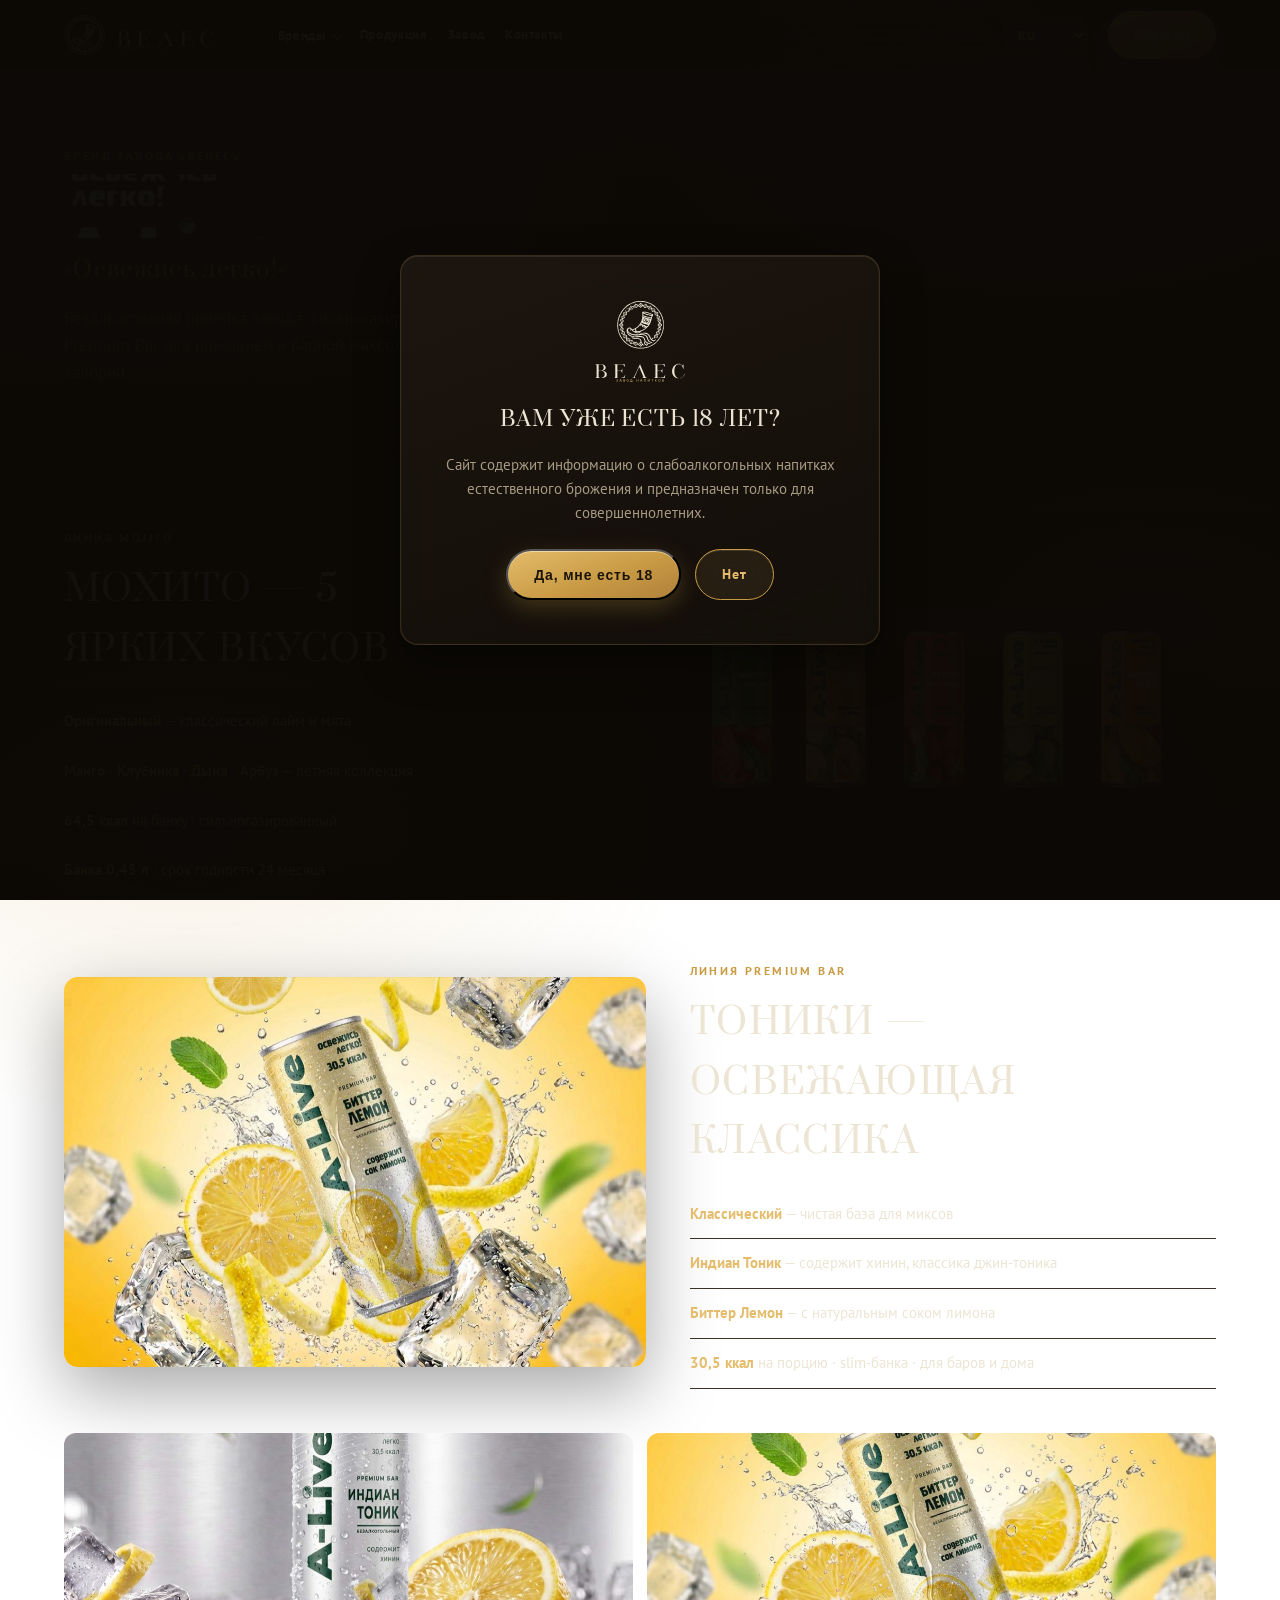
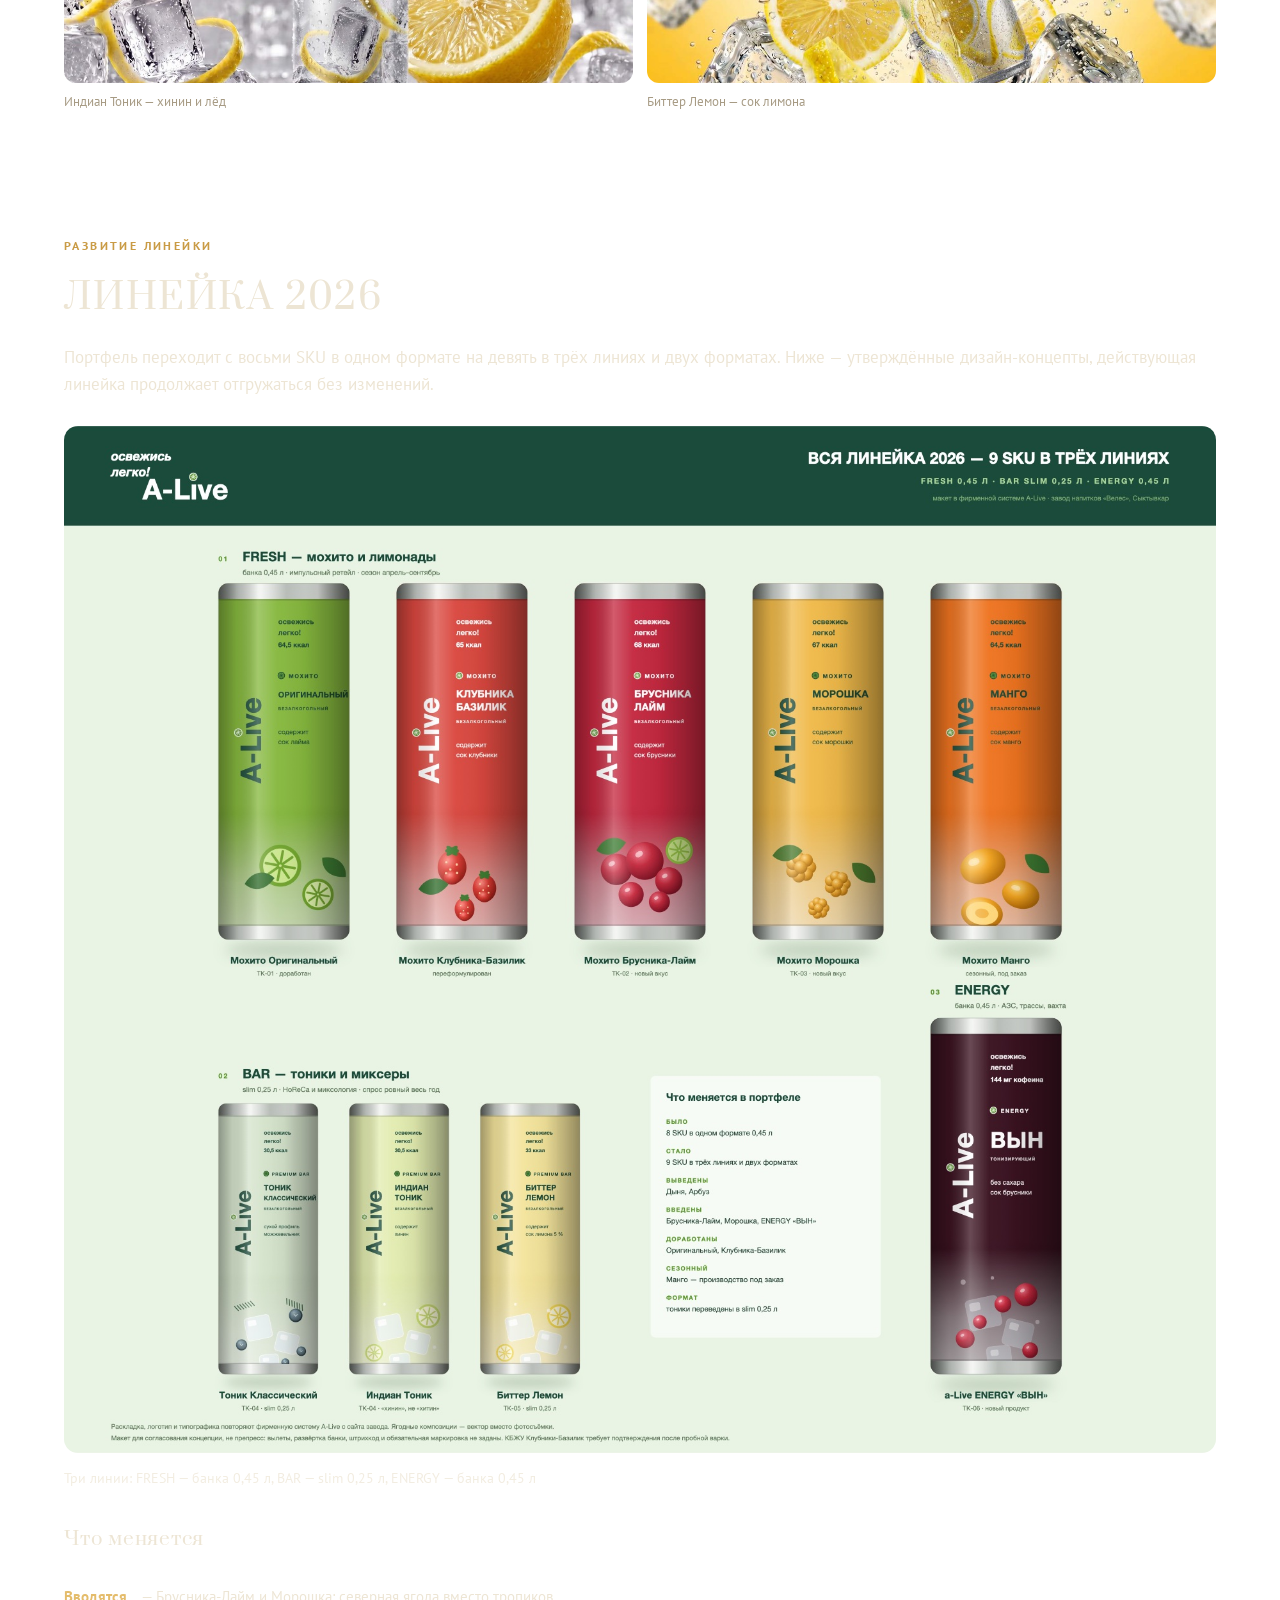
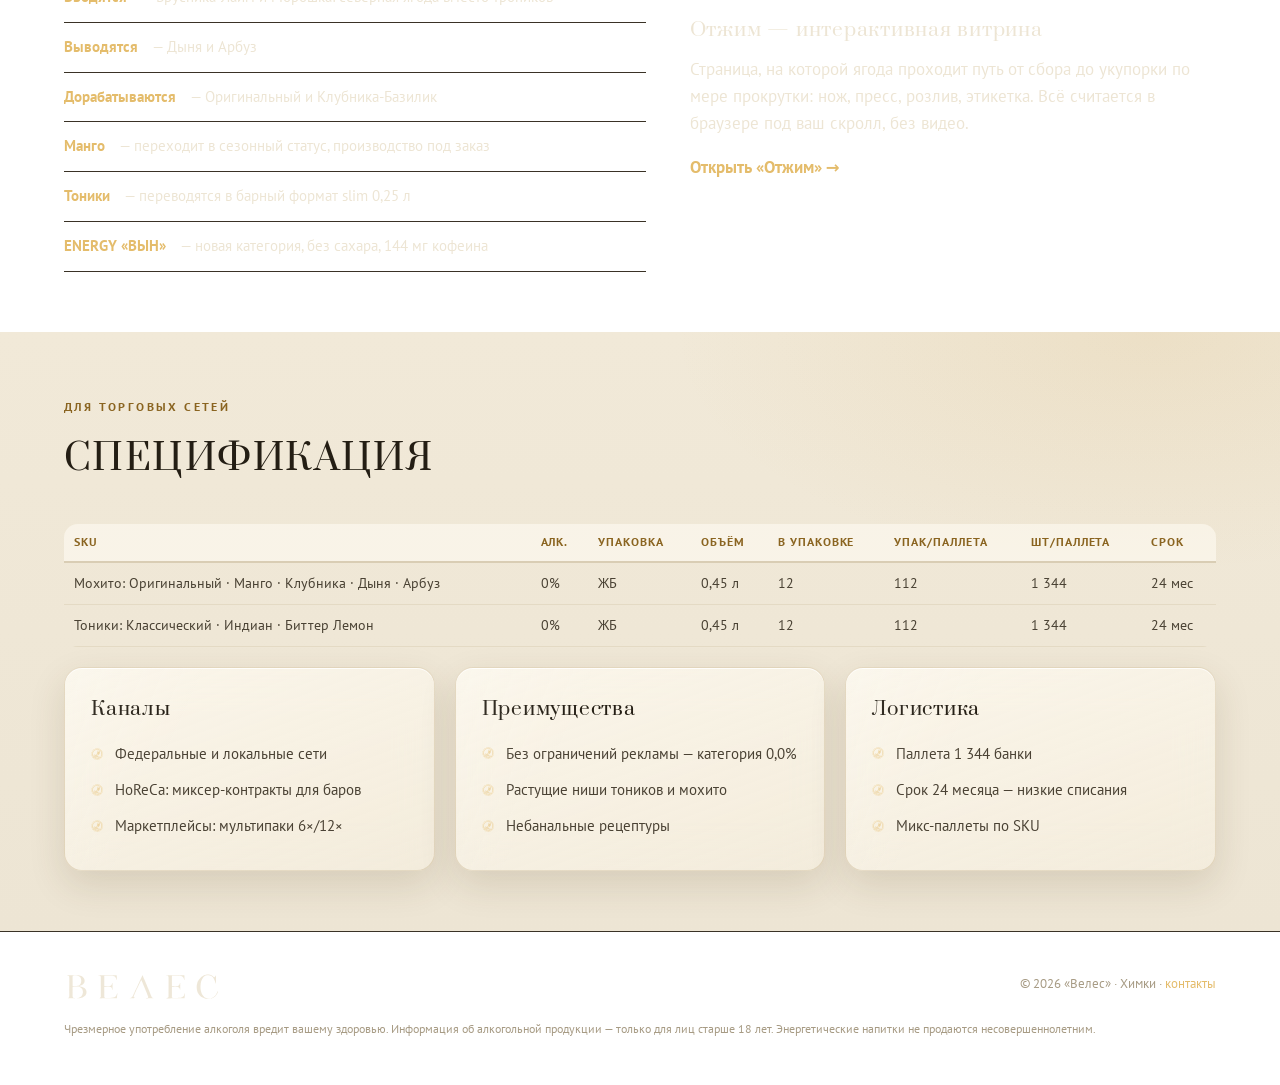
==== commit 2daa8621: "feat: блок «Линейка 2026» на странице A-Live + вход в «Отжим» Действующая линейка на странице не тро" ====
--- a/a-live.html
+++ b/a-live.html
@@ -86,6 +86,35 @@
     </div>
   </div>
 </section>
+<section style="padding-top:60px">
+  <div class="wrap">
+    <span class="label">Развитие линейки</span>
+    <h2>Линейка 2026</h2>
+    <p class="sub">Портфель переходит с восьми SKU в одном формате на девять в трёх линиях и двух форматах. Ниже — утверждённые дизайн-концепты, действующая линейка продолжает отгружаться без изменений.</p>
+    <figure style="margin:28px 0 0">
+      <img src="legendy-v2/web/a-live-liniya-2026.jpg" alt="Линейка A-Live 2026: FRESH, BAR и ENERGY" loading="lazy" decoding="async" style="width:100%;height:auto;display:block;border-radius:14px">
+      <figcaption style="margin-top:14px;opacity:.7;font-size:14px">Три линии: FRESH — банка 0,45 л, BAR — slim 0,25 л, ENERGY — банка 0,45 л</figcaption>
+    </figure>
+    <div class="split" style="margin-top:34px">
+      <div>
+        <h3>Что меняется</h3>
+        <ul class="speclist">
+          <li><b>Вводятся</b> — Брусника-Лайм и Морошка: северная ягода вместо тропиков</li>
+          <li><b>Выводятся</b> — Дыня и Арбуз</li>
+          <li><b>Дорабатываются</b> — Оригинальный и Клубника-Базилик</li>
+          <li><b>Манго</b> — переходит в сезонный статус, производство под заказ</li>
+          <li><b>Тоники</b> — переводятся в барный формат slim 0,25 л</li>
+          <li><b>ENERGY «ВЫН»</b> — новая категория, без сахара, 144 мг кофеина</li>
+        </ul>
+      </div>
+      <div>
+        <h3>Отжим — интерактивная витрина</h3>
+        <p>Страница, на которой ягода проходит путь от сбора до укупорки по мере прокрутки: нож, пресс, розлив, этикетка. Всё считается в браузере под ваш скролл, без видео.</p>
+        <p style="margin-top:16px"><a href="otzhim.html" style="font-weight:600">Открыть «Отжим» →</a></p>
+      </div>
+    </div>
+  </div>
+</section>
 <section class="light" style="padding-top:60px">
   <div class="wrap">
     <span class="label">Для торговых сетей</span>
--- a/style.css
+++ b/style.css
@@ -18,7 +18,7 @@
 .ic-lg{width:30px;height:30px;stroke:var(--v-gold);fill:none;stroke-width:1.7;stroke-linecap:round;stroke-linejoin:round}
 .orn{height:26px;background:url("ornament-band.svg") center/auto 100% repeat-x;opacity:.85}
 nav{position:sticky;top:0;z-index:60;background:rgba(20,16,12,.94);backdrop-filter:blur(10px);border-bottom:1px solid #3A3226}
-nav .wrap{display:flex;align-items:center;gap:20px;height:70px;flex-wrap:nowrap;overflow-x:auto}
+nav .wrap{display:flex;align-items:center;gap:20px;height:70px;flex-wrap:nowrap}
 nav img.lg{height:42px;width:auto}
 nav a.nl{font-size:13px;font-weight:700;letter-spacing:.05em;color:var(--v-fg);white-space:nowrap}
 nav a.nl:hover,nav a.nl.on{color:var(--v-accent)}
@@ -29,7 +29,7 @@
 .light h1,.light h2{color:#241E14}
 .light .label{color:#8A6420}
 .hero-page{border-bottom:1px solid #3A3226;position:relative;overflow:hidden}
-.hero-page::before{content:"";position:absolute;inset:0;background:url("ornament-tile.svg") center/420px repeat;opacity:.05;pointer-events:none}
+.hero-page::before{content:none}
 .hero-page .wrap{position:relative;padding:70px 24px 56px}
 .hero-page .sub{color:var(--v-mono);max-width:60ch;margin-top:16px}
 .slogan{font-family:var(--v-font-display);color:var(--v-accent);font-size:clamp(17px,2vw,22px);letter-spacing:.06em;margin-top:14px}
@@ -115,14 +115,38 @@
 .breadcrumb a:hover{color:var(--v-accent)}
 
 /* ===== LIQUID GLASS ===== */
-body{
+html{background:linear-gradient(180deg,#171310,#14100C 60%,#100D0A) fixed}
+body{background:none}
+/* «живая вода» — медленно текущие световые волны за стеклом */
+body::before,body::after{
+  content:"";position:fixed;z-index:-1;left:-30%;top:-30%;width:160%;height:160%;
+  pointer-events:none;will-change:transform;
+}
+body::before{
   background:
-    radial-gradient(900px 500px at 85% -5%, rgba(201,155,69,.14), transparent 60%),
-    radial-gradient(700px 420px at -10% 30%, rgba(201,155,69,.08), transparent 60%),
-    url("ornament-tile.svg") center/560px repeat fixed,
-    linear-gradient(180deg,#171310,#14100C 60%,#100D0A);
-  background-blend-mode: normal, normal, soft-light, normal;
-}
+    radial-gradient(38% 30% at 25% 30%, rgba(201,155,69,.17), transparent 70%),
+    radial-gradient(30% 26% at 75% 62%, rgba(192,86,74,.09), transparent 70%),
+    radial-gradient(24% 20% at 55% 18%, rgba(228,188,107,.09), transparent 70%);
+  animation:vflowA 27s ease-in-out infinite alternate;
+}
+body::after{
+  background:
+    radial-gradient(32% 26% at 70% 24%, rgba(167,155,132,.10), transparent 70%),
+    radial-gradient(36% 30% at 28% 76%, rgba(201,155,69,.13), transparent 70%),
+    radial-gradient(20% 18% at 50% 55%, rgba(228,188,107,.06), transparent 70%);
+  animation:vflowB 37s ease-in-out infinite alternate;
+}
+@keyframes vflowA{
+  0%{transform:translate(-4%,-3%) rotate(-5deg) scale(1)}
+  45%{transform:translate(3%,4%) rotate(2deg) scale(1.1)}
+  100%{transform:translate(-2%,6%) rotate(-2deg) scale(1.04)}
+}
+@keyframes vflowB{
+  0%{transform:translate(4%,3%) rotate(4deg) scale(1.06)}
+  55%{transform:translate(-3%,-2%) rotate(-3deg) scale(1)}
+  100%{transform:translate(2%,-5%) rotate(1deg) scale(1.1)}
+}
+@media(prefers-reduced-motion:reduce){body::before,body::after{animation:none}}
 .glass, .card, .sku-card, .bcard, #age .box, .typo, .sym{
   background: linear-gradient(160deg, rgba(38,30,22,.62), rgba(24,19,14,.55)) !important;
   -webkit-backdrop-filter: blur(22px) saturate(1.35);
@@ -159,7 +183,6 @@
 .light{
   background:
     radial-gradient(800px 400px at 90% 0%, rgba(201,155,69,.12), transparent 60%),
-    url("ornament-tile.svg") center/560px repeat,
     linear-gradient(180deg,#F1E9D8,#EDE5D4);
 }
 .light .card, .light .sku-card{
@@ -183,7 +206,7 @@
 /* ===== HERO SLIDER (volksbrau-style) ===== */
 .slider{position:relative;min-height:86vh;overflow:hidden;border-bottom:1px solid rgba(228,188,107,.14)}
 .slide{position:absolute;inset:0;opacity:0;transition:opacity .9s ease;pointer-events:none;display:flex;align-items:center}
-.slide.on{opacity:1;pointer-events:auto;position:relative}
+.slide.on{opacity:1;pointer-events:auto}
 .slide.bgslide{background-size:cover;background-position:center}
 .slide.bgslide::before{content:"";position:absolute;inset:0;background:linear-gradient(180deg,rgba(20,16,12,.35) 0%,rgba(20,16,12,.15) 40%,rgba(16,12,9,.88) 100%)}
 .slide .caption{position:relative;z-index:2;align-self:flex-end;padding:0 0 90px;max-width:640px}
@@ -215,7 +238,8 @@
 .ddm{position:absolute;top:calc(100% + 10px);left:-14px;min-width:220px;display:none;flex-direction:column;padding:10px;
   background:rgba(30,24,18,.85);-webkit-backdrop-filter:blur(24px) saturate(1.4);backdrop-filter:blur(24px) saturate(1.4);
   border:1px solid rgba(228,188,107,.2);border-radius:14px;box-shadow:0 20px 50px rgba(0,0,0,.5)}
-.dd:hover .ddm,.dd:focus-within .ddm{display:flex}
+.ddm::before{content:"";position:absolute;left:0;right:0;top:-12px;height:12px}
+.dd:hover .ddm,.dd:focus-within .ddm,.dd.open .ddm{display:flex}
 .ddm a{padding:10px 14px;border-radius:9px;font-size:13.5px;font-weight:700;color:var(--v-fg);white-space:nowrap}
 .ddm a:hover{background:rgba(201,155,69,.15);color:var(--v-accent)}
 .ddm .sep{height:1px;background:rgba(228,188,107,.15);margin:6px 8px}
@@ -232,9 +256,46 @@
 figure.ph.cut{box-shadow:none;background:radial-gradient(120% 95% at 50% 0%,rgba(201,155,69,.14),rgba(24,19,14,0) 62%);
   display:flex;align-items:center;justify-content:center;padding:20px}
 figure.ph.cut img{filter:drop-shadow(0 22px 40px rgba(0,0,0,.55));max-height:520px;width:auto;margin:0 auto}
-.slsplit{display:grid;grid-template-columns:1.05fr .95fr;gap:36px;align-items:center;min-height:86vh;position:relative;z-index:2}
+.slsplit{display:grid;grid-template-columns:1.05fr .95fr;gap:36px;align-items:center;padding:48px 24px;position:relative;z-index:2}
 .slsplit .caption{align-self:center;padding:0}
 .slimg img{max-height:62vh;width:auto;margin:0 auto;filter:drop-shadow(0 28px 50px rgba(0,0,0,.6))}
-@media(max-width:900px){.slsplit{grid-template-columns:1fr;padding:60px 0}.slimg img{max-height:38vh}}
+@media(max-width:900px){.slsplit{grid-template-columns:1fr;padding:50px 24px}.slimg img{max-height:38vh}}
 .brandlogo{height:150px;width:auto;margin:6px 0 14px;filter:drop-shadow(0 8px 22px rgba(0,0,0,.5))}
 .brandlogo.wide{height:64px}
+
+/* ===== мобильное меню ===== */
+.burger{display:none;background:rgba(228,188,107,.1);border:1px solid rgba(228,188,107,.3);color:var(--v-accent);
+  border-radius:10px;width:42px;height:42px;font-size:19px;cursor:pointer;flex:none;
+  -webkit-backdrop-filter:blur(10px);backdrop-filter:blur(10px)}
+@media(max-width:900px){
+  nav a.nl,nav .dd{display:none}
+  .burger{display:block;margin-left:auto}
+  nav .langsel{margin-left:0}
+  nav .cta{margin-left:0}
+  nav .wrap{gap:12px}
+}
+.mmenu{position:fixed;inset:0;z-index:90;background:rgba(16,12,9,.7);display:none}
+.mmenu.open{display:block}
+.mmenu .panel{position:absolute;top:0;right:0;bottom:0;width:min(320px,86vw);padding:80px 26px 30px;
+  background:rgba(30,24,18,.92);-webkit-backdrop-filter:blur(28px) saturate(1.4);backdrop-filter:blur(28px) saturate(1.4);
+  border-left:1px solid rgba(228,188,107,.2);display:flex;flex-direction:column;gap:4px;overflow-y:auto}
+.mmenu a{padding:13px 10px;border-radius:10px;font-weight:700;font-size:15.5px;color:var(--v-fg)}
+.mmenu a:hover{background:rgba(201,155,69,.15);color:var(--v-accent)}
+.mmenu .grp{font-size:11px;letter-spacing:.18em;text-transform:uppercase;color:var(--v-mono);margin:14px 10px 4px}
+.mmenu .x{position:absolute;top:18px;right:20px;width:40px;height:40px;border-radius:50%;border:1px solid rgba(228,188,107,.3);
+  background:none;color:var(--v-accent);font-size:18px;cursor:pointer}
+
+/* ===== fixes: карточки-вырезки, слайдер, мобильная шапка ===== */
+.sku-card .ph2.cutbox img{width:auto;height:auto;max-height:100%;max-width:92%;object-fit:contain}
+.slimg img.framed{border-radius:18px;box-shadow:0 30px 80px rgba(0,0,0,.55);filter:none;max-height:62vh}
+@media(max-width:900px){nav .cta{display:none}}
+.ph2.cutbox{height:320px}
+
+/* фиксированная высота слайдера + компактный мобильный герой */
+.slider{display:block}
+@media(max-width:640px){
+  #herogrid img[src="logo-primary.svg"]{display:none}
+  #herogrid img[src="hero.jpg"]{max-height:34vh!important}
+  #herogrid h1{font-size:26px}
+  .slide .sub{font-size:15px}
+}
